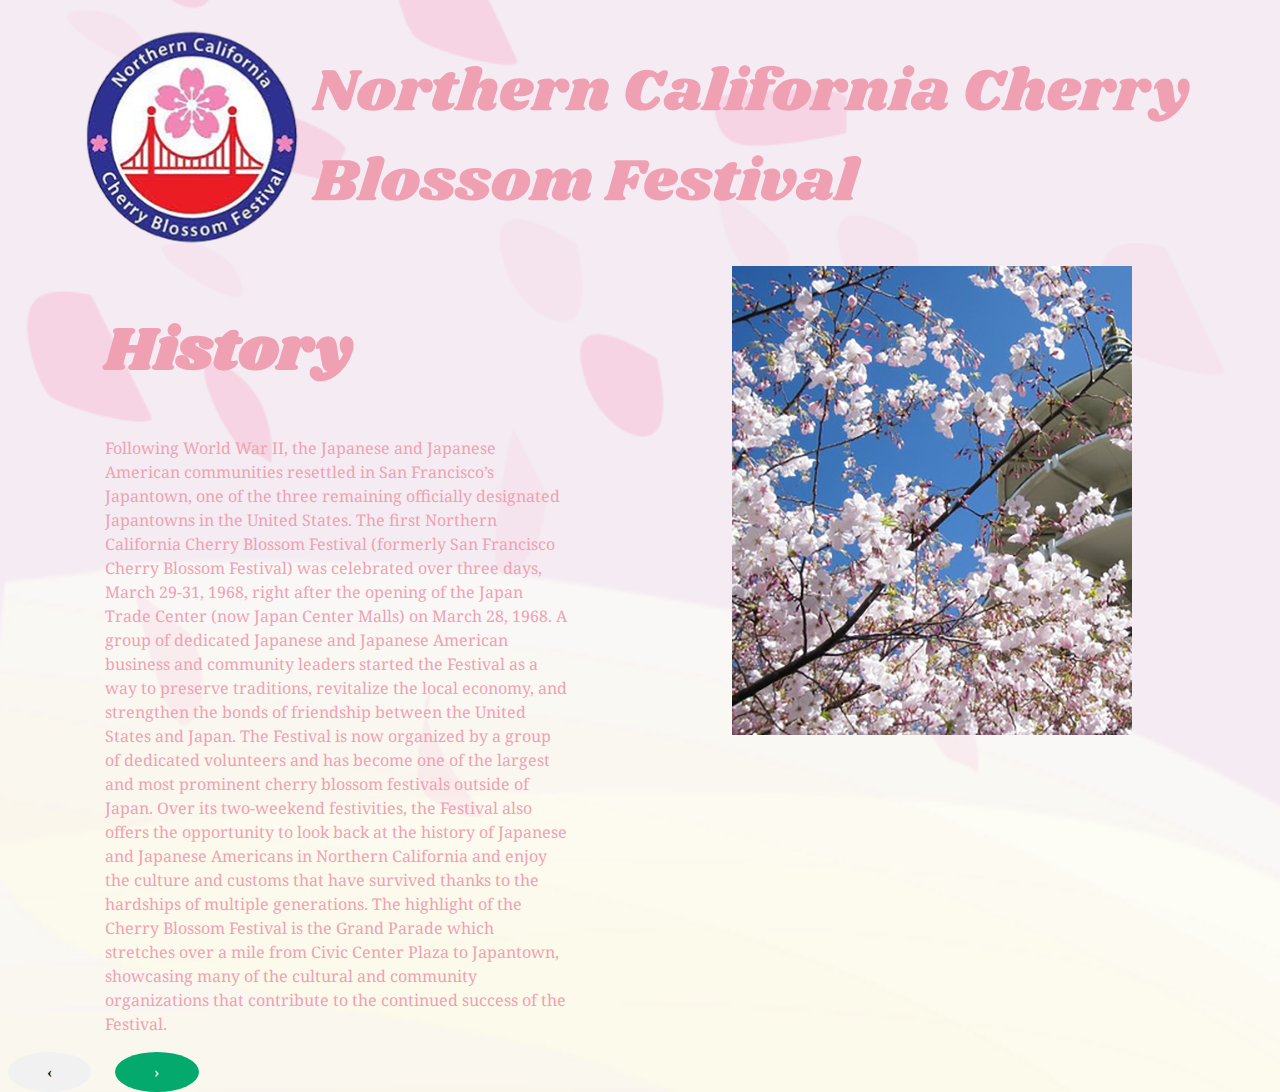
==== page-1.html @ b34f5a8e "Add files via upload" ====
<!DOCTYPE html>

<html>
  <head>
    <meta charset="utf-8" />
    <meta http-equiv="X-UA-Compatible" content="IE=edge" />
    <title>Julie Chow</title>
    <meta name="description" content="" />
    <meta name="viewport" content="width=device-width, initial-scale=1" />
    <link rel="stylesheet" href="styles.css" />
  </head>


<body>
  <header>
    <img src="images/zine-logo.svg" alt=" Ncb logo" />
  </header>
  
  <section>
    <div id="history-description">
      <h1>History</h1>
      <p>Following World War II, the Japanese and Japanese American communities resettled in San Francisco’s Japantown, one of the three remaining officially designated Japantowns in the United States. The first Northern California Cherry Blossom Festival (formerly San Francisco Cherry Blossom Festival) was celebrated over three days, March 29-31, 1968, right after the opening of the Japan Trade Center (now Japan Center Malls) on March 28, 1968. A group of dedicated Japanese and Japanese American business and community leaders started the Festival as a way to preserve traditions, revitalize the local economy, and strengthen the bonds of friendship between the United States and Japan. 

        The Festival is now organized by a group of dedicated volunteers and has become one of the largest and most prominent cherry blossom festivals outside of Japan. Over its two-weekend festivities, the Festival also offers the opportunity to look back at the history of Japanese and Japanese Americans in Northern California and enjoy the culture and customs that have survived thanks to the hardships of multiple generations. The highlight of the Cherry Blossom Festival is the Grand Parade which stretches over a mile from Civic Center Plaza to Japantown, showcasing many of the cultural and community organizations that contribute to the continued success of the Festival.
      </p>
    </div>  

    <div id="history">
      <img src="images/history.jpg" alt="history" />
    </div>
  </section>

  <section>
    <a href="index.html" class="previous round">&#8249;</a>
  <a href="page-2.html" class="next round">&#8250;</a>
  </section>
    
</body>

  </html>
---- styles.css ----
@import url('https://fonts.googleapis.com/css2?family=Shrikhand&display=swap');
@import url('https://fonts.googleapis.com/css2?family=Noto+Serif&display=swap');



html {
    scroll-behavior: smooth;
    margin: auto;
    background-image: url("../images/cherry-blossom.gif");
    background-repeat: no-repeat;
    background-size: cover;
    height: 100%;
    width: 100%;
}

body {
    text-align: center;
    font-family: 'Noto Serif', serif;
    font-size: 16px;
    color: #EFA1B3;
    line-height: 1.5;
    
}


section {
    
  display: grid;
  grid-template-columns: repeat(12, 1fr);
  grid-column-gap: 24px;
  grid-auto-flow: dense;
  
}

h1{
    font-family: 'Shrikhand', cursive;
    font-size: 60px;
    color: #EFA1B3;
    line-height: 1.5;
}

h2 {
    font-family: 'Shrikhand', cursive;
    font-size: 45px;
    color: #EFA1B3;
    line-height: 1.5;
}



header {

    text-align: center;
    padding: 0 70px;
}



#intro-title {
    text-align: center;
    grid-column: 2 / span 11;
}
#intro-image {
    grid-column: 2 / span 11;
    text-align: center;
}

#about-title {
    text-align: center;
    grid-column: 2 / span 11;
}

#about-description {
    text-align: left;
    grid-column: 3 / span 10;
    width: 1128px;
    margin: 0 72px;
}

#history-description {
    text-align: left;
    grid-column: 2 / span 5;
    
}
#history {
    grid-column: 7 / span 11;
    text-align: center;
    
}

#food {
    grid-column: 2 / span 5;
    text-align: center;
}

#food-description {
    grid-column: 7 / span 11;
    text-align: left;
}

#burger-description {
    grid-column: 2 / span 5;
    text-align: left;
}

#burger {
    grid-column: 7 / span 11;
    text-align: center;
}

#donut {
    grid-column: 2 / span 5;
    text-align: center;
}

#donut-description {
    grid-column: 7 / span 11;
    text-align: left;
}

#mochi-description {
    grid-column: 2 / span 5;
    text-align: left;
}

#mochi {
    grid-column: 7 / span 11;
    text-align: center;
}

#taiko {
    grid-column: 2 / span 5;
    text-align: center;
}

#taiko-description {
    grid-column: 7 / span 11;
    text-align: left;
}

#performance {
    grid-column: 2 / span 5;
    text-align: center;
}

#performance-description {
    grid-column: 7 / span 11;
    text-align: left;
}

#cosplay {
    grid-column: 2 / span 5;
    text-align: center;
}

#cosplay-description {
    grid-column: 7 / span 11;
    text-align: left;
}

#parade {
    grid-column: 2 / span 5;
    text-align: center;
}

#parade-description {
    grid-column: 7 / span 11;
    text-align: left;
}

#art {
    grid-column: 2 / span 5;
    text-align: center;
}

#art-description {
    grid-column: 7 / span 11;
    text-align: left;
}





a {
    text-decoration: none;
    display: inline-block;
    padding: 8px 16px;
  }
  
  a:hover {
    background-color: #ddd;
    color: black;
  }
  
  .previous {
    background-color: #f1f1f1;
    color: black;
  }
  
  .next {
    background-color: #04AA6D;
    color: white;
  }
  
  .round {
    border-radius: 50%;
  }
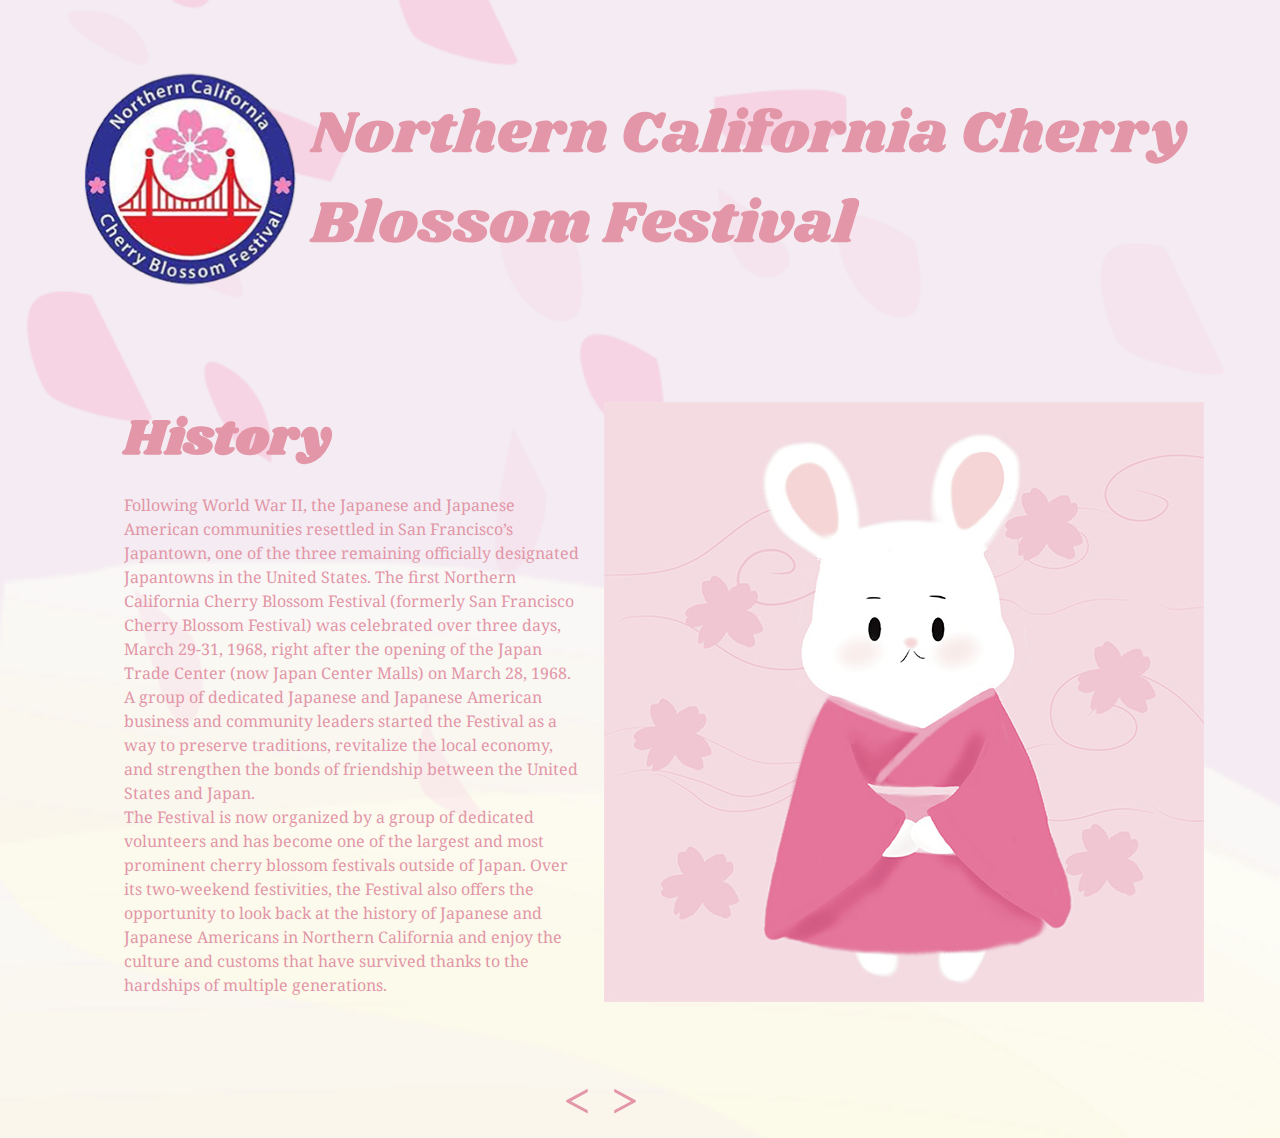
==== commit 27d60179: "Add files via upload" ====
--- a/page-1.html
+++ b/page-1.html
@@ -17,22 +17,31 @@
   </header>
   
   <section>
-    <div id="history-description">
+    <div class="history-description">
       <h1>History</h1>
-      <p>Following World War II, the Japanese and Japanese American communities resettled in San Francisco’s Japantown, one of the three remaining officially designated Japantowns in the United States. The first Northern California Cherry Blossom Festival (formerly San Francisco Cherry Blossom Festival) was celebrated over three days, March 29-31, 1968, right after the opening of the Japan Trade Center (now Japan Center Malls) on March 28, 1968. A group of dedicated Japanese and Japanese American business and community leaders started the Festival as a way to preserve traditions, revitalize the local economy, and strengthen the bonds of friendship between the United States and Japan. 
-
-        The Festival is now organized by a group of dedicated volunteers and has become one of the largest and most prominent cherry blossom festivals outside of Japan. Over its two-weekend festivities, the Festival also offers the opportunity to look back at the history of Japanese and Japanese Americans in Northern California and enjoy the culture and customs that have survived thanks to the hardships of multiple generations. The highlight of the Cherry Blossom Festival is the Grand Parade which stretches over a mile from Civic Center Plaza to Japantown, showcasing many of the cultural and community organizations that contribute to the continued success of the Festival.
+      <p>
+        Following World War II, the Japanese and Japanese American communities resettled in San Francisco’s Japantown, one of the three remaining officially designated Japantowns in the United States. The first Northern California Cherry Blossom Festival (formerly San Francisco Cherry Blossom Festival) was celebrated over three days, March 29-31, 1968, right after the opening of the Japan Trade Center (now Japan Center Malls) on March 28, 1968. A group of dedicated Japanese and Japanese American business and community leaders started the Festival as a way to preserve traditions, revitalize the local economy, and strengthen the bonds of friendship between the United States and Japan. 
+        <br>
+        The Festival is now organized by a group of dedicated volunteers and has become one of the largest and most prominent cherry blossom festivals outside of Japan. Over its two-weekend festivities, the Festival also offers the opportunity to look back at the history of Japanese and Japanese Americans in Northern California and enjoy the culture and customs that have survived thanks to the hardships of multiple generations.
       </p>
     </div>  
 
-    <div id="history">
+    <div class="history">
       <img src="images/history.jpg" alt="history" />
     </div>
   </section>
 
   <section>
-    <a href="index.html" class="previous round">&#8249;</a>
-  <a href="page-2.html" class="next round">&#8250;</a>
+    <div class="container">
+      <div id="prev">
+          <a href="index.html"> < </a>
+      </div>
+   
+      <div id="next">
+          <a href="page-2.html"> > </a>
+      
+  </div>
+  </div>
   </section>
     
 </body>
--- a/styles.css
+++ b/styles.css
@@ -2,11 +2,14 @@
 @import url('https://fonts.googleapis.com/css2?family=Noto+Serif&display=swap');
 
 
+* {
+    box-sizing: border-box;
+  }
 
 html {
-    scroll-behavior: smooth;
-    margin: auto;
-    background-image: url("../images/cherry-blossom.gif");
+  scroll-behavior: smooth;
+  margin: auto;
+  background-image: url("../images/cherry-blossom.gif");
     background-repeat: no-repeat;
     background-size: cover;
     height: 100%;
@@ -14,195 +17,364 @@
 }
 
 body {
-    text-align: center;
-    font-family: 'Noto Serif', serif;
-    font-size: 16px;
-    color: #EFA1B3;
-    line-height: 1.5;
-    
+font-family: 'Noto Serif', serif;
+  font-size: 16px;
+  line-height: 1.5;
+  color: #E296A7;
+  width: 1128px;
+  text-align: left;
+  margin: 50px auto 50px auto;
+  
+}
+
+header {
+  display: flex;
+  align-items: center;
+  flex-direction: row;
+  justify-content: space-between;
+  
 }
 
 
 section {
-    
-  display: grid;
-  grid-template-columns: repeat(12, 1fr);
-  grid-column-gap: 24px;
-  grid-auto-flow: dense;
-  
-}
+    margin: 50px 0px 50px 0px;
+    display: grid;
+    grid-template-columns: repeat(12, 1fr);
+    grid-column-gap: 24px;
+    grid-auto-flow: dense;
+  }
+
+
 
 h1{
     font-family: 'Shrikhand', cursive;
-    font-size: 60px;
-    color: #EFA1B3;
+    font-size: 50px;
+    color: #E296A7;
     line-height: 1.5;
+    margin: 0px;
 }
 
 h2 {
     font-family: 'Shrikhand', cursive;
-    font-size: 45px;
-    color: #EFA1B3;
+    font-size: 35px;
+    color: #E296A7;
     line-height: 1.5;
-}
-
-
-
-header {
-
+    margin: 0px;
+}
+
+h3 {
+    font-family: 'Noto Serif', serif;
+    font-size: 25px;
+    color: #E296A7;
+    line-height: 1.5;
+    margin: 0px;
+
+
+}
+
+
+
+.banner {
     text-align: center;
-    padding: 0 70px;
-}
-
-
-
-#intro-title {
-    text-align: center;
-    grid-column: 2 / span 11;
-}
-#intro-image {
+    grid-column: 1 / span 12;
+    width: 1181px;
+    
+}
+  
+
+
+.intro-image {
     grid-column: 2 / span 11;
     text-align: center;
-}
-
-#about-title {
-    text-align: center;
-    grid-column: 2 / span 11;
-}
-
-#about-description {
+  
+}
+
+
+.about-title {
     text-align: left;
     grid-column: 3 / span 10;
-    width: 1128px;
-    margin: 0 72px;
-}
-
-#history-description {
-    text-align: left;
-    grid-column: 2 / span 5;
-    
-}
-#history {
-    grid-column: 7 / span 11;
-    text-align: center;
-    
-}
-
-#food {
-    grid-column: 2 / span 5;
-    text-align: center;
-}
-
-#food-description {
-    grid-column: 7 / span 11;
-    text-align: left;
-}
-
-#burger-description {
-    grid-column: 2 / span 5;
-    text-align: left;
-}
-
-#burger {
-    grid-column: 7 / span 11;
-    text-align: center;
-}
-
-#donut {
-    grid-column: 2 / span 5;
-    text-align: center;
-}
-
-#donut-description {
-    grid-column: 7 / span 11;
-    text-align: left;
-}
-
-#mochi-description {
-    grid-column: 2 / span 5;
-    text-align: left;
-}
-
-#mochi {
-    grid-column: 7 / span 11;
-    text-align: center;
-}
-
-#taiko {
-    grid-column: 2 / span 5;
-    text-align: center;
-}
-
-#taiko-description {
-    grid-column: 7 / span 11;
-    text-align: left;
-}
-
-#performance {
-    grid-column: 2 / span 5;
-    text-align: center;
-}
-
-#performance-description {
-    grid-column: 7 / span 11;
-    text-align: left;
-}
-
-#cosplay {
-    grid-column: 2 / span 5;
-    text-align: center;
-}
-
-#cosplay-description {
-    grid-column: 7 / span 11;
-    text-align: left;
-}
-
-#parade {
-    grid-column: 2 / span 5;
-    text-align: center;
-}
-
-#parade-description {
-    grid-column: 7 / span 11;
-    text-align: left;
-}
-
-#art {
-    grid-column: 2 / span 5;
-    text-align: center;
-}
-
-#art-description {
-    grid-column: 7 / span 11;
-    text-align: left;
-}
-
-
-
-
-
-a {
+    margin: 0px;
+    
+}
+.info {
+    text-align: left;
+    grid-column: 3 / span 10;
+   
+}
+
+
+.about-description {
+    text-align: left;
+    grid-column: 3 / span 10;
+    width: 744px;
+  
+}
+
+.contact {
+    color: #E296A7;
     text-decoration: none;
-    display: inline-block;
-    padding: 8px 16px;
+    text-align: left;
+    grid-column: 3 / span 10;
+    width: 744px;
+    font-size: 16px;
+   
   }
   
-  a:hover {
-    background-color: #ddd;
-    color: black;
+  .contact:hover,
+  .contact {
+    color: #d67b9a;
+    
   }
-  
-  .previous {
-    background-color: #f1f1f1;
-    color: black;
-  }
-  
-  .next {
-    background-color: #04AA6D;
-    color: white;
-  }
-  
-  .round {
-    border-radius: 50%;
-  }+
+.history-description {
+    text-align: left;
+    grid-column: 2 / span 5;
+    width: 456px;
+    margin-top: 50px;
+    
+    
+}
+.history {
+    grid-column: 7 / span 11;
+    text-align: right;
+    width: 600px;
+    margin-top: 50px;
+    
+}
+
+.food {
+    grid-column: 2 / span 5;
+    text-align: left;
+    width: 600px;
+    margin-top: 50px;
+}
+
+.food-description {
+    grid-column: 7 / span 11;
+    text-align: left;
+    width: 456px;
+    margin-top: 50px;
+    
+}
+
+.burger-description {
+    grid-column: 2 / span 5;
+    text-align: left;
+    width: 456px;
+    margin-top: 50px;
+    
+}
+
+.burger {
+    grid-column: 7 / span 11;
+    text-align: right;
+    width: 600px;
+    margin-top: 50px;
+}
+
+.donut {
+    grid-column: 2 / span 5;
+    text-align: left;
+    width: 600px;
+    margin-top: 50px;
+}
+
+.donut-description {
+    grid-column: 7 / span 11;
+    text-align: left;
+    width: 456px;
+    margin-top: 50px;
+}
+
+.mochi-description {
+    grid-column: 2 / span 5;
+    text-align: left;
+    width: 456px;
+    margin-top: 50px;
+}
+
+.mochi {
+    grid-column: 7 / span 11;
+    text-align: right;
+    width: 600px;
+    margin-top: 50px;
+    
+}
+
+.taiko {
+    grid-column: 2 / span 5;
+    text-align: left;
+    width: 600px;
+    margin-top: 50px;
+}
+
+.taiko-description {
+    grid-column: 7 / span 11;
+    text-align: left;
+    width: 456px;
+    margin-top: 50px;
+}
+
+.performance {
+    grid-column: 2 / span 5;
+    text-align: left;
+    width: 600px;
+    margin-top: 50px;
+}
+
+.performance-description {
+    grid-column: 7 / span 11;
+    text-align: left;
+    width: 456px;
+    margin-top: 50px;
+}
+
+.cosplay {
+    grid-column: 2 / span 5;
+    text-align: left;
+    width: 600px;
+    margin-top: 50px;
+}
+
+.cosplay-description {
+    grid-column: 7 / span 11;
+    text-align: left;
+    width: 456px;
+    margin-top: 50px;
+}
+
+.parade {
+    grid-column: 2 / span 5;
+    text-align: left;
+    width: 600px;
+    margin-top: 70px;
+}
+
+.parade-description {
+    grid-column: 7 / span 11;
+    text-align: left;
+    width: 456px;
+    margin-top: 50px;
+}
+
+.art {
+    grid-column: 2 / span 5;
+    text-align: left;
+    width: 600px;
+    margin-top: 50px;
+}
+
+.art-description {
+    grid-column: 7 / span 11;
+    text-align: left;
+    width: 456px;
+    margin-top: 50px;
+}
+
+.art-mart {
+    grid-column: 7 / span 11;
+    text-align: left;
+    width: 456px;
+    color: #E296A7;
+    text-decoration: none;
+    text-align: left;
+    margin:0px;
+    padding:0px;
+    font-size: 16px;
+}
+
+
+
+
+
+
+.list-wrapper {
+	position: relative;
+	width: 500px;
+	padding: 3rem 4rem;
+	border-radius: 5px;
+  height:500px;
+  display: block;
+  margin-left: auto;
+  margin-right: auto;
+  width: 40%;
+  font-size: 30px;
+  font-family: 'Noto Serif', serif;
+  line-height: 1.5;
+  margin-bottom: 50px;
+}
+.styled-list {
+	list-style-position: inside;
+	position: relative;
+	width: 500px;
+  height:500px;
+	padding: 1.2rem;
+	line-height: 1.5rem;
+	background: white;
+	border-radius: 5px;
+	box-shadow: inset 0 -3em 3em rgba(0, 0, 0, 0.1), 0 0 0 2px rgb(255, 255, 255),
+		0.3em 0.3em 1em rgba(0, 0, 0, 0.3);
+    
+}
+
+li {
+	position: relative;
+	list-style: none;
+}
+
+label {
+	cursor: pointer;
+}
+
+label:hover {
+	text-decoration: line-through;
+	color: #a9a9a9;
+}
+
+input:checked ~ span {
+	text-decoration: line-through;
+	color: #ccc;
+}
+
+input[type="checkbox"] {
+	appearance: none;
+	margin: 0;
+}
+
+
+
+
+
+.container{
+  display:flex;
+  align-items: center;
+  flex-direction: row;
+  justify-content:center;
+  padding:0px 100px 0px 100px;
+  grid-column: 6; 
+  text-align: center;
+
+}
+
+a{
+  font-size: 50px;
+  color: #E296A7;
+  text-decoration: none;
+}
+
+#prev{
+  width: 50%;
+padding-right: 10px;
+  display:flex;
+  align-items: center;
+  justify-content: center;
+}
+
+#next{
+  width:50%;
+  display:flex;
+  align-items: center;
+  justify-content: center;
+  padding-left:10px;
+}
+
